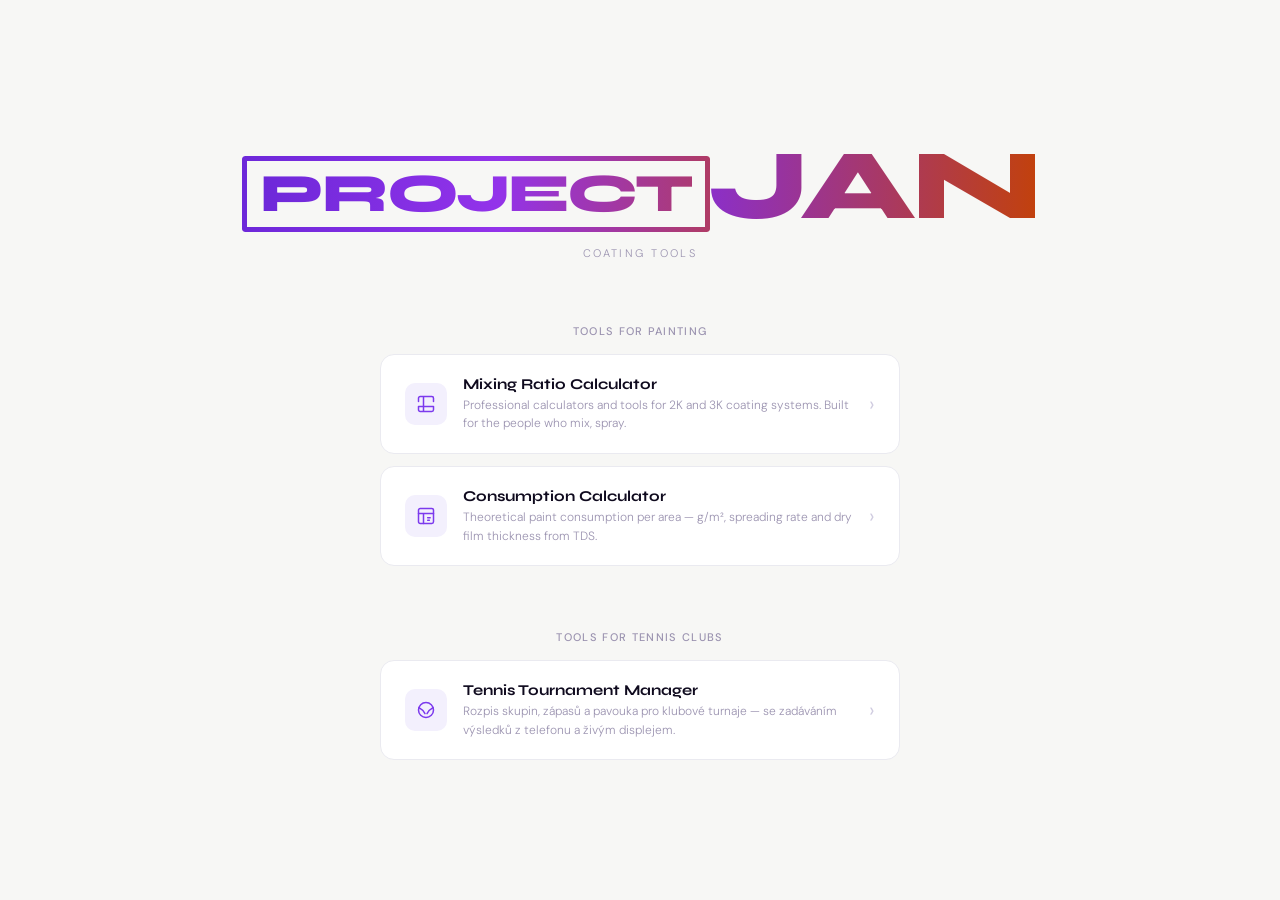
==== index.html @ 2322ef00 "Initial commit: Project Jan tools site Coating calculators (mixing ratio, consumption) plus the new " ====
<!DOCTYPE html>
<html lang="en">
<head>
<meta charset="UTF-8">
<meta name="viewport" content="width=device-width, initial-scale=1.0">
<title>Project Jan — Coating Tools</title>
<link href="https://fonts.googleapis.com/css2?family=Syne:wght@700;800&family=DM+Sans:wght@300;400;500&display=swap" rel="stylesheet">
<style>
*,*::before,*::after{box-sizing:border-box;margin:0;padding:0}
body{font-family:'DM Sans',system-ui,sans-serif;background:#F7F7F5;color:#0F0A1E;min-height:100vh;display:flex;flex-direction:column;align-items:center;justify-content:center;padding:2rem;gap:64px}

.logo-area{display:flex;flex-direction:column;align-items:center;gap:14px}
.logo-outer{display:inline-flex;align-items:flex-end;position:relative}
.project-box{position:relative;padding:11px 18px;margin-right:-2px;flex-shrink:0}
.project-box-border{
  position:absolute;inset:0;border-radius:3px;border:5px solid transparent;
  background:linear-gradient(to right,#6D28D9,#9333EA 55%,#C2410C 130%) border-box;
  -webkit-mask:linear-gradient(#fff 0 0) padding-box,linear-gradient(#fff 0 0);
  -webkit-mask-composite:destination-out;mask-composite:exclude;pointer-events:none;
}
.project-text{
  font-family:'Syne',sans-serif;font-weight:800;font-size:54px;letter-spacing:-2px;
  background:linear-gradient(to right,#6D28D9 0%,#9333EA 55%,#C2410C 140%);
  -webkit-background-clip:text;-webkit-text-fill-color:transparent;background-clip:text;
  display:block;line-height:1;
}
.jan-text{
  font-family:'Syne',sans-serif;font-weight:800;font-size:100px;letter-spacing:-4px;
  background:linear-gradient(to right,#8B2FC9 0%,#C2410C 100%);
  -webkit-background-clip:text;-webkit-text-fill-color:transparent;background-clip:text;
  line-height:0.92;
}
.logo-sub{font-size:11px;font-weight:300;letter-spacing:.22em;text-transform:uppercase;color:#9B93B0}

.tools-section{width:100%;max-width:520px}
.tools-label{font-size:11px;font-weight:500;letter-spacing:.12em;text-transform:uppercase;color:#9B93B0;margin-bottom:16px;text-align:center}
.tools-grid{display:flex;flex-direction:column;gap:12px}
.tool-card{background:white;border:1px solid #EAEAF0;border-radius:14px;padding:1.25rem 1.5rem;display:flex;align-items:center;gap:1rem;text-decoration:none;color:inherit;transition:all .18s;position:relative;overflow:hidden}
.tool-card::after{content:'';position:absolute;inset:0;background:linear-gradient(135deg,#6D28D9,#9333EA 50%,#C2410C);opacity:0;transition:opacity .18s}
.tool-card:hover{border-color:transparent;transform:translateY(-2px);box-shadow:0 10px 36px rgba(109,40,217,.18)}
.tool-card:hover::after{opacity:1}
.tool-card:hover .tc-ic{background:rgba(255,255,255,.15)}
.tool-card:hover .tc-cn,.tool-card:hover .tc-cd,.tool-card:hover .tc-arr{color:white!important;-webkit-text-fill-color:white!important}
.tc-ic{width:42px;height:42px;border-radius:10px;background:#F3F0FD;display:flex;align-items:center;justify-content:center;flex-shrink:0;transition:background .18s;position:relative;z-index:1}
.tc-body{flex:1;position:relative;z-index:1}
.tc-cn{font-family:'Syne',sans-serif;font-weight:700;font-size:15px;color:#0F0A1E;margin-bottom:3px;transition:color .18s}
.tc-cd{font-size:12px;color:#9B93B0;font-weight:300;line-height:1.55;transition:color .18s}
.tc-arr{font-size:20px;color:#D0CCE0;position:relative;z-index:1;transition:color .18s;flex-shrink:0;line-height:1}
@media(max-width:600px){.project-text{font-size:32px;letter-spacing:-1px}.jan-text{font-size:60px;letter-spacing:-2px}.project-box{padding:7px 12px}.logo-outer{transform:scale(1)}body{gap:40px}}
</style>
</head>
<body>

<div class="logo-area">
  <div class="logo-outer">
    <div class="project-box">
      <div class="project-box-border"></div>
      <span class="project-text">PROJECT</span>
    </div>
    <span class="jan-text">JAN</span>
  </div>
  <span class="logo-sub">Coating Tools</span>
</div>

<div class="tools-section">
  <div class="tools-label">Tools for painting</div>
  <div class="tools-grid">

    <a href="mixing-ratio-calculator/" class="tool-card">
      <div class="tc-ic">
        <svg width="20" height="20" viewBox="0 0 24 24" fill="none" stroke="#7C3AED" stroke-width="1.8" stroke-linecap="round" stroke-linejoin="round">
          <path d="M9 3H5a2 2 0 00-2 2v4m6-6h10a2 2 0 012 2v4M9 3v18m0 0h10a2 2 0 002-2v-4M9 21H5a2 2 0 01-2-2v-4m0 0h18"/>
        </svg>
      </div>
      <div class="tc-body">
        <div class="tc-cn">Mixing Ratio Calculator</div>
        <div class="tc-cd">Professional calculators and tools for 2K and 3K coating systems. Built for the people who mix, spray.</div>
      </div>
      <span class="tc-arr">›</span>
    </a>

    <a href="consumption-calculator/" class="tool-card">
      <div class="tc-ic">
        <svg width="20" height="20" viewBox="0 0 24 24" fill="none" stroke="#7C3AED" stroke-width="1.8" stroke-linecap="round" stroke-linejoin="round">
          <rect x="3" y="3" width="18" height="18" rx="2"/>
          <path d="M3 9h18M9 21V9"/><path d="M14 14h3M14 17h2"/>
        </svg>
      </div>
      <div class="tc-body">
        <div class="tc-cn">Consumption Calculator</div>
        <div class="tc-cd">Theoretical paint consumption per area — g/m², spreading rate and dry film thickness from TDS.</div>
      </div>
      <span class="tc-arr">›</span>
    </a>

  </div>
</div>

<div class="tools-section">
  <div class="tools-label">Tools for tennis clubs</div>
  <div class="tools-grid">

    <a href="tennis/" class="tool-card">
      <div class="tc-ic">
        <svg width="20" height="20" viewBox="0 0 24 24" fill="none" stroke="#7C3AED" stroke-width="1.8" stroke-linecap="round" stroke-linejoin="round">
          <circle cx="12" cy="12" r="9"/>
          <path d="M3.6 9.2c3 1.6 5.6 4.2 7.2 7.2M20.4 9.2c-3 1.6-5.6 4.2-7.2 7.2"/>
        </svg>
      </div>
      <div class="tc-body">
        <div class="tc-cn">Tennis Tournament Manager</div>
        <div class="tc-cd">Rozpis skupin, zápasů a pavouka pro klubové turnaje — se zadáváním výsledků z telefonu a živým displejem.</div>
      </div>
      <span class="tc-arr">›</span>
    </a>

  </div>
</div>

</body>
</html>
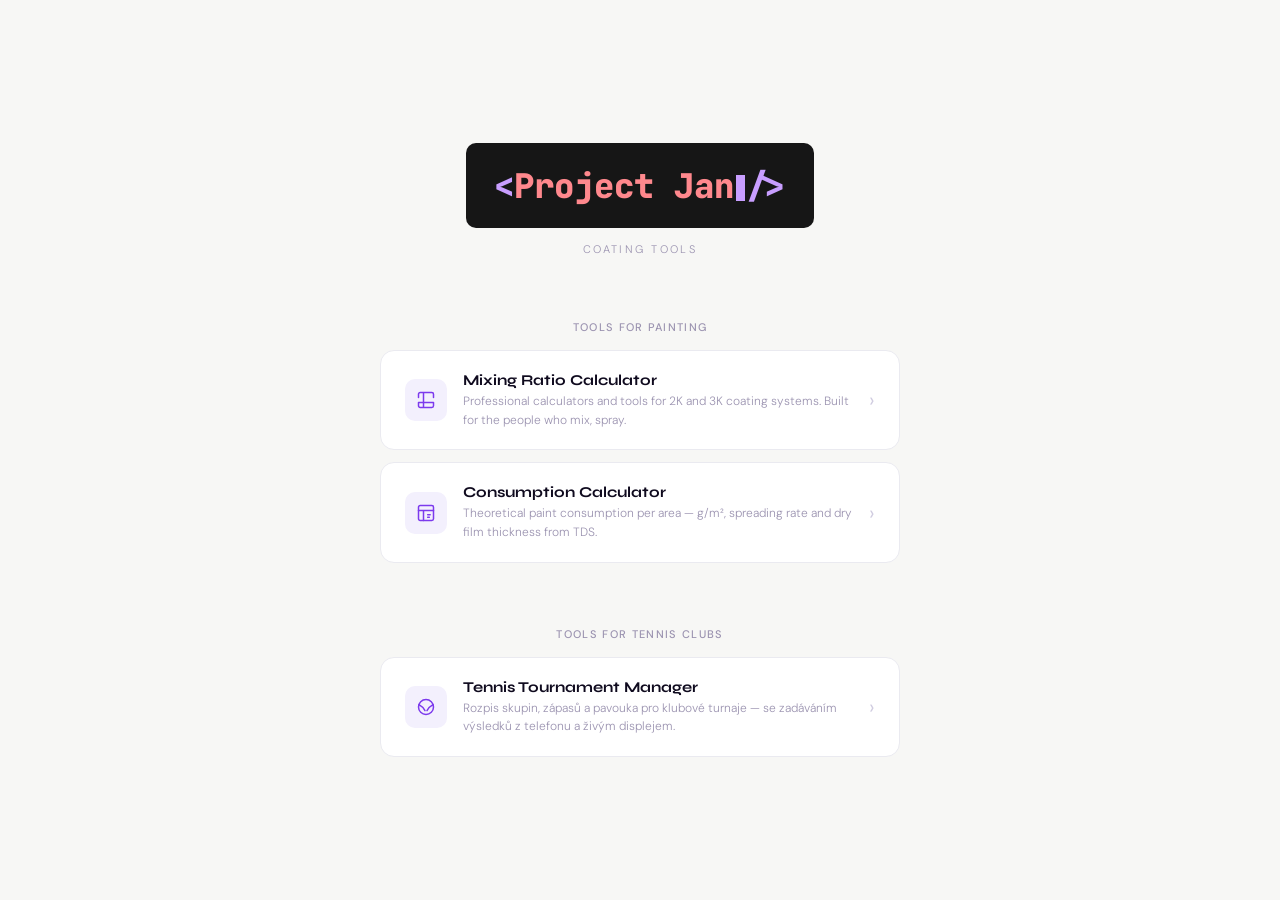
==== commit 651da0a0: "Replace homepage logo with the terminal-style <Project Jan/> mark Co-Authored-By: Claude Sonnet 5 <n" ====
--- a/index.html
+++ b/index.html
@@ -5,6 +5,7 @@
 <meta name="viewport" content="width=device-width, initial-scale=1.0">
 <title>Project Jan — Coating Tools</title>
 <link href="https://fonts.googleapis.com/css2?family=Syne:wght@700;800&family=DM+Sans:wght@300;400;500&display=swap" rel="stylesheet">
+<link href="https://fonts.googleapis.com/css2?family=JetBrains+Mono:wght@800&display=swap" rel="stylesheet">
 <style>
 *,*::before,*::after{box-sizing:border-box;margin:0;padding:0}
 body{font-family:'DM Sans',system-ui,sans-serif;background:#F7F7F5;color:#0F0A1E;min-height:100vh;display:flex;flex-direction:column;align-items:center;justify-content:center;padding:2rem;gap:64px}
@@ -32,6 +33,11 @@
 }
 .logo-sub{font-size:11px;font-weight:300;letter-spacing:.22em;text-transform:uppercase;color:#9B93B0}
 
+.jan-logo{display:inline-flex;align-items:center;background:#161616;padding:20px 28px;border-radius:10px;font:800 34px 'JetBrains Mono',monospace;color:oklch(78% 0.16 300)}
+.jan-logo .name{color:oklch(80% 0.18 20)}
+.jan-logo .cursor{display:inline-block;width:9px;height:26px;background:oklch(78% 0.16 300);margin:0 1px -5px 2px;animation:jan-blink 1.1s steps(1) infinite}
+@keyframes jan-blink{0%,50%{opacity:1}50.01%,100%{opacity:0}}
+
 .tools-section{width:100%;max-width:520px}
 .tools-label{font-size:11px;font-weight:500;letter-spacing:.12em;text-transform:uppercase;color:#9B93B0;margin-bottom:16px;text-align:center}
 .tools-grid{display:flex;flex-direction:column;gap:12px}
@@ -52,13 +58,7 @@
 <body>
 
 <div class="logo-area">
-  <div class="logo-outer">
-    <div class="project-box">
-      <div class="project-box-border"></div>
-      <span class="project-text">PROJECT</span>
-    </div>
-    <span class="jan-text">JAN</span>
-  </div>
+  <span class="jan-logo">&lt;<span class="name">Project Jan</span><span class="cursor"></span>/&gt;</span>
   <span class="logo-sub">Coating Tools</span>
 </div>
 
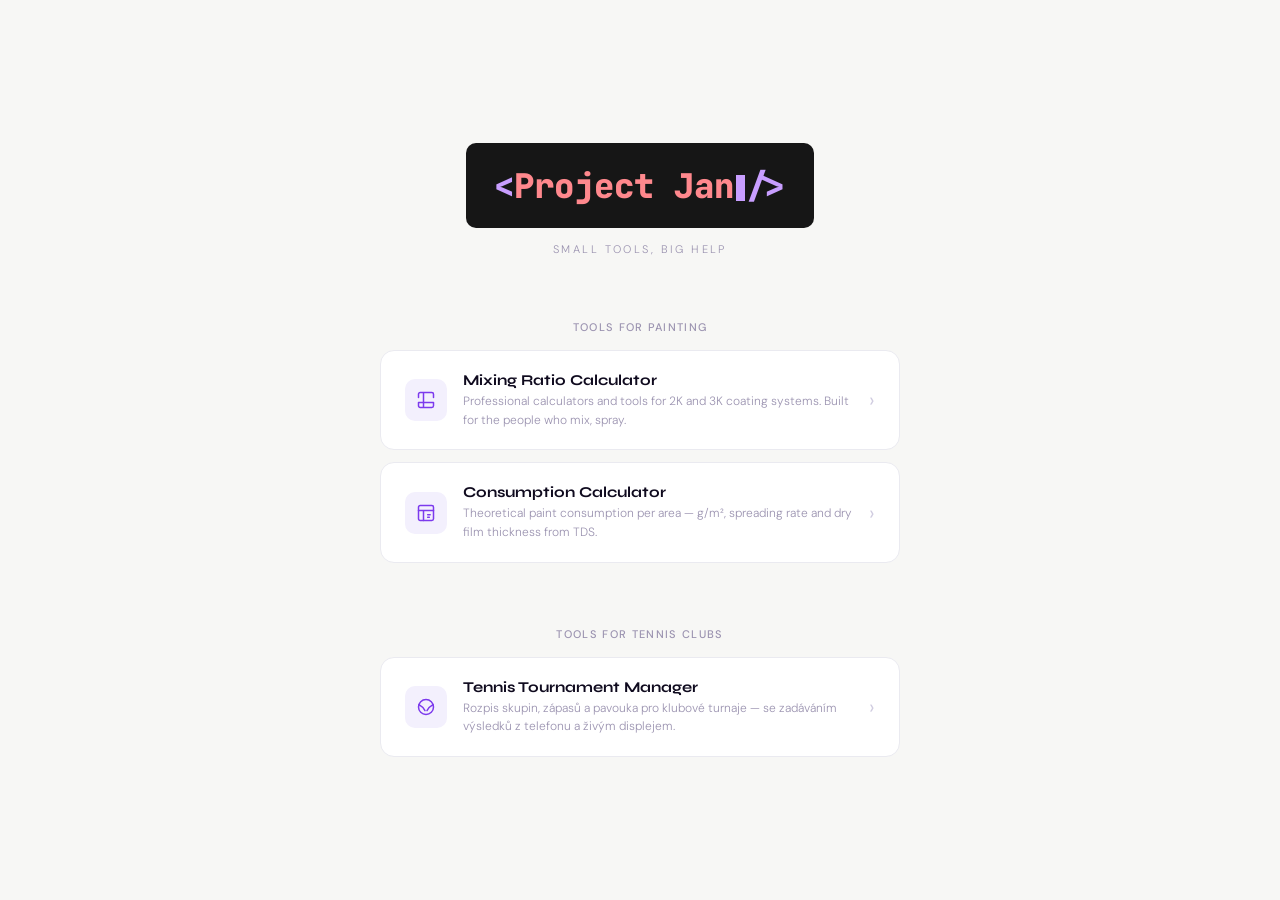
==== commit b42b05d5: "Update homepage tagline to "Small tools, big help" Co-Authored-By: Claude Sonnet 5 <noreply@anthropi" ====
--- a/index.html
+++ b/index.html
@@ -59,7 +59,7 @@
 
 <div class="logo-area">
   <span class="jan-logo">&lt;<span class="name">Project Jan</span><span class="cursor"></span>/&gt;</span>
-  <span class="logo-sub">Coating Tools</span>
+  <span class="logo-sub">Small tools, big help</span>
 </div>
 
 <div class="tools-section">
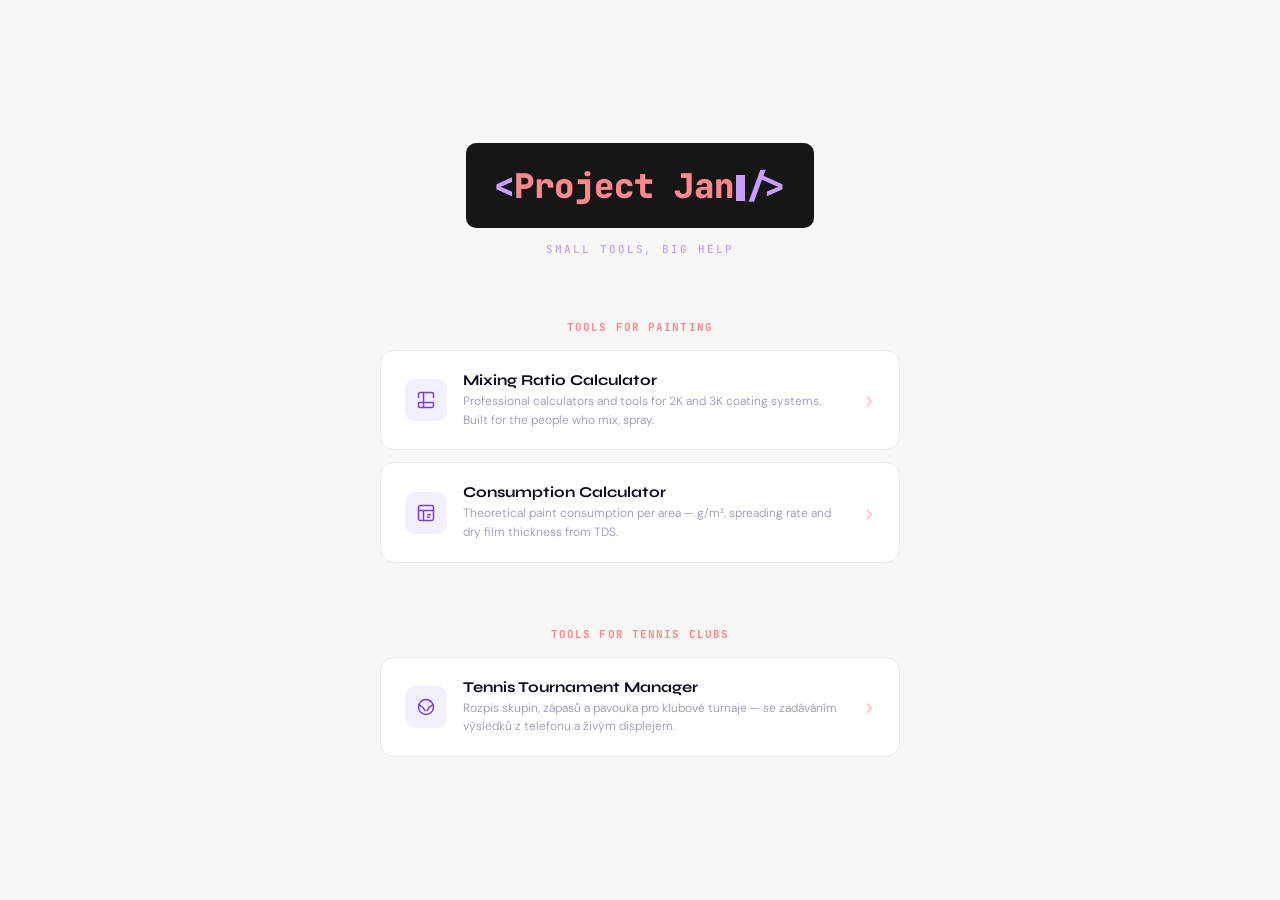
==== commit e436d71a: "Tie homepage accents to the new logo's terminal look Tagline, section labels, and card arrows now pi" ====
--- a/index.html
+++ b/index.html
@@ -31,7 +31,7 @@
   -webkit-background-clip:text;-webkit-text-fill-color:transparent;background-clip:text;
   line-height:0.92;
 }
-.logo-sub{font-size:11px;font-weight:300;letter-spacing:.22em;text-transform:uppercase;color:#9B93B0}
+.logo-sub{font-family:'JetBrains Mono',monospace;font-size:11px;font-weight:500;letter-spacing:.18em;text-transform:uppercase;color:oklch(78% 0.16 300)}
 
 .jan-logo{display:inline-flex;align-items:center;background:#161616;padding:20px 28px;border-radius:10px;font:800 34px 'JetBrains Mono',monospace;color:oklch(78% 0.16 300)}
 .jan-logo .name{color:oklch(80% 0.18 20)}
@@ -39,7 +39,7 @@
 @keyframes jan-blink{0%,50%{opacity:1}50.01%,100%{opacity:0}}
 
 .tools-section{width:100%;max-width:520px}
-.tools-label{font-size:11px;font-weight:500;letter-spacing:.12em;text-transform:uppercase;color:#9B93B0;margin-bottom:16px;text-align:center}
+.tools-label{font-family:'JetBrains Mono',monospace;font-size:11px;font-weight:700;letter-spacing:.1em;text-transform:uppercase;color:oklch(80% 0.18 20);margin-bottom:16px;text-align:center}
 .tools-grid{display:flex;flex-direction:column;gap:12px}
 .tool-card{background:white;border:1px solid #EAEAF0;border-radius:14px;padding:1.25rem 1.5rem;display:flex;align-items:center;gap:1rem;text-decoration:none;color:inherit;transition:all .18s;position:relative;overflow:hidden}
 .tool-card::after{content:'';position:absolute;inset:0;background:linear-gradient(135deg,#6D28D9,#9333EA 50%,#C2410C);opacity:0;transition:opacity .18s}
@@ -51,7 +51,7 @@
 .tc-body{flex:1;position:relative;z-index:1}
 .tc-cn{font-family:'Syne',sans-serif;font-weight:700;font-size:15px;color:#0F0A1E;margin-bottom:3px;transition:color .18s}
 .tc-cd{font-size:12px;color:#9B93B0;font-weight:300;line-height:1.55;transition:color .18s}
-.tc-arr{font-size:20px;color:#D0CCE0;position:relative;z-index:1;transition:color .18s;flex-shrink:0;line-height:1}
+.tc-arr{font-family:'JetBrains Mono',monospace;font-size:20px;color:oklch(80% 0.18 20 / 0.55);position:relative;z-index:1;transition:color .18s;flex-shrink:0;line-height:1}
 @media(max-width:600px){.project-text{font-size:32px;letter-spacing:-1px}.jan-text{font-size:60px;letter-spacing:-2px}.project-box{padding:7px 12px}.logo-outer{transform:scale(1)}body{gap:40px}}
 </style>
 </head>
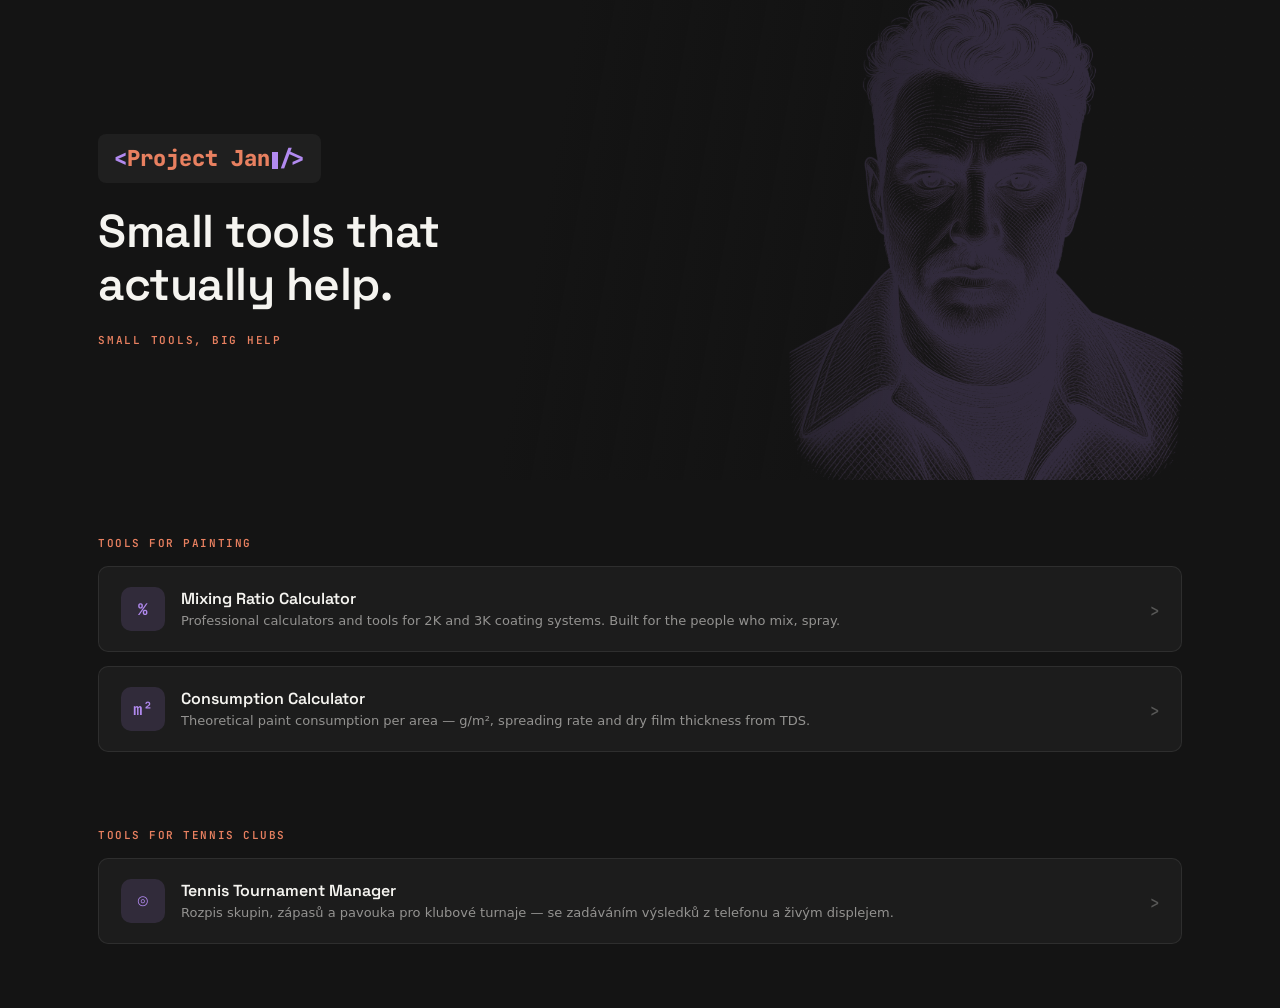
==== commit f9bf6381: "Redesign homepage: full-dark hero + scroll-driven page Rebuilt the homepage per the design handoff —" ====
--- a/index.html
+++ b/index.html
@@ -3,119 +3,189 @@
 <head>
 <meta charset="UTF-8">
 <meta name="viewport" content="width=device-width, initial-scale=1.0">
-<title>Project Jan — Coating Tools</title>
-<link href="https://fonts.googleapis.com/css2?family=Syne:wght@700;800&family=DM+Sans:wght@300;400;500&display=swap" rel="stylesheet">
-<link href="https://fonts.googleapis.com/css2?family=JetBrains+Mono:wght@800&display=swap" rel="stylesheet">
+<title>Project Jan — Small tools, big help</title>
+<link rel="icon" type="image/png" href="/favicon.png">
+<meta property="og:type" content="website">
+<meta property="og:title" content="Project Jan — Small tools, big help">
+<meta property="og:description" content="Calculators for 2K/3K coating systems, plus a tennis tournament manager for clubs.">
+<meta property="og:image" content="https://projectjan.cz/favicon.png">
+<meta property="og:url" content="https://projectjan.cz/">
+<meta name="twitter:card" content="summary_large_image">
+<meta name="twitter:title" content="Project Jan — Small tools, big help">
+<meta name="twitter:description" content="Calculators for 2K/3K coating systems, plus a tennis tournament manager for clubs.">
+<meta name="twitter:image" content="https://projectjan.cz/favicon.png">
+<link rel="preconnect" href="https://fonts.googleapis.com">
+<link href="https://fonts.googleapis.com/css2?family=JetBrains+Mono:wght@400;500;600;700;800&family=Space+Grotesk:wght@500;600;700&display=swap" rel="stylesheet">
 <style>
-*,*::before,*::after{box-sizing:border-box;margin:0;padding:0}
-body{font-family:'DM Sans',system-ui,sans-serif;background:#F7F7F5;color:#0F0A1E;min-height:100vh;display:flex;flex-direction:column;align-items:center;justify-content:center;padding:2rem;gap:64px}
-
-.logo-area{display:flex;flex-direction:column;align-items:center;gap:14px}
-.logo-outer{display:inline-flex;align-items:flex-end;position:relative}
-.project-box{position:relative;padding:11px 18px;margin-right:-2px;flex-shrink:0}
-.project-box-border{
-  position:absolute;inset:0;border-radius:3px;border:5px solid transparent;
-  background:linear-gradient(to right,#6D28D9,#9333EA 55%,#C2410C 130%) border-box;
-  -webkit-mask:linear-gradient(#fff 0 0) padding-box,linear-gradient(#fff 0 0);
-  -webkit-mask-composite:destination-out;mask-composite:exclude;pointer-events:none;
-}
-.project-text{
-  font-family:'Syne',sans-serif;font-weight:800;font-size:54px;letter-spacing:-2px;
-  background:linear-gradient(to right,#6D28D9 0%,#9333EA 55%,#C2410C 140%);
-  -webkit-background-clip:text;-webkit-text-fill-color:transparent;background-clip:text;
-  display:block;line-height:1;
-}
-.jan-text{
-  font-family:'Syne',sans-serif;font-weight:800;font-size:100px;letter-spacing:-4px;
-  background:linear-gradient(to right,#8B2FC9 0%,#C2410C 100%);
-  -webkit-background-clip:text;-webkit-text-fill-color:transparent;background-clip:text;
-  line-height:0.92;
-}
-.logo-sub{font-family:'JetBrains Mono',monospace;font-size:11px;font-weight:500;letter-spacing:.18em;text-transform:uppercase;color:oklch(78% 0.16 300)}
-
-.jan-logo{display:inline-flex;align-items:center;background:#161616;padding:20px 28px;border-radius:10px;font:800 34px 'JetBrains Mono',monospace;color:oklch(78% 0.16 300)}
-.jan-logo .name{color:oklch(80% 0.18 20)}
-.jan-logo .cursor{display:inline-block;width:9px;height:26px;background:oklch(78% 0.16 300);margin:0 1px -5px 2px;animation:jan-blink 1.1s steps(1) infinite}
+*{box-sizing:border-box}
+html{scroll-behavior:smooth}
+body{margin:0;background:#141414;font-family:'Space Grotesk',system-ui,sans-serif}
+a{color:#8a67d1;text-decoration:none}
+a:hover{color:#6d4fb0}
 @keyframes jan-blink{0%,50%{opacity:1}50.01%,100%{opacity:0}}
 
-.tools-section{width:100%;max-width:520px}
-.tools-label{font-family:'JetBrains Mono',monospace;font-size:11px;font-weight:700;letter-spacing:.1em;text-transform:uppercase;color:oklch(80% 0.18 20);margin-bottom:16px;text-align:center}
-.tools-grid{display:flex;flex-direction:column;gap:12px}
-.tool-card{background:white;border:1px solid #EAEAF0;border-radius:14px;padding:1.25rem 1.5rem;display:flex;align-items:center;gap:1rem;text-decoration:none;color:inherit;transition:all .18s;position:relative;overflow:hidden}
-.tool-card::after{content:'';position:absolute;inset:0;background:linear-gradient(135deg,#6D28D9,#9333EA 50%,#C2410C);opacity:0;transition:opacity .18s}
-.tool-card:hover{border-color:transparent;transform:translateY(-2px);box-shadow:0 10px 36px rgba(109,40,217,.18)}
-.tool-card:hover::after{opacity:1}
-.tool-card:hover .tc-ic{background:rgba(255,255,255,.15)}
-.tool-card:hover .tc-cn,.tool-card:hover .tc-cd,.tool-card:hover .tc-arr{color:white!important;-webkit-text-fill-color:white!important}
-.tc-ic{width:42px;height:42px;border-radius:10px;background:#F3F0FD;display:flex;align-items:center;justify-content:center;flex-shrink:0;transition:background .18s;position:relative;z-index:1}
-.tc-body{flex:1;position:relative;z-index:1}
-.tc-cn{font-family:'Syne',sans-serif;font-weight:700;font-size:15px;color:#0F0A1E;margin-bottom:3px;transition:color .18s}
-.tc-cd{font-size:12px;color:#9B93B0;font-weight:300;line-height:1.55;transition:color .18s}
-.tc-arr{font-family:'JetBrains Mono',monospace;font-size:20px;color:oklch(80% 0.18 20 / 0.55);position:relative;z-index:1;transition:color .18s;flex-shrink:0;line-height:1}
-@media(max-width:600px){.project-text{font-size:32px;letter-spacing:-1px}.jan-text{font-size:60px;letter-spacing:-2px}.project-box{padding:7px 12px}.logo-outer{transform:scale(1)}body{gap:40px}}
+.wrap{max-width:1180px;margin:0 auto}
+
+/* Mini sticky header — crossfades in once you've scrolled past the hero */
+.mini-header{position:fixed;top:0;left:0;right:0;z-index:50;display:flex;justify-content:center;padding:14px 0;opacity:0;transform:translateY(-8px);pointer-events:none;transition:opacity .3s ease,transform .3s ease}
+.mini-header.show{opacity:1;transform:translateY(0);pointer-events:auto}
+.logo-mini{display:inline-flex;align-items:center;background:#1f1f1f;padding:8px 14px;border-radius:8px;font:800 16px 'JetBrains Mono',monospace;color:#b28af0;box-shadow:0 10px 28px rgba(0,0,0,.35);cursor:pointer;border:1px solid rgba(255,255,255,.08)}
+.logo-mini .name{color:#e88060}
+.logo-mini .cursor{display:inline-block;width:5px;height:13px;background:#b28af0;margin:0 1px -2px 2px;animation:jan-blink 1.1s steps(1) infinite}
+
+.hero{position:relative;overflow:hidden;padding:0 48px;min-height:480px;display:flex;align-items:center}
+.hero-portrait{position:absolute;right:-20px;bottom:-30px;height:112%;width:auto;opacity:0.4;mix-blend-mode:screen;pointer-events:none;will-change:opacity}
+.hero-fade{position:absolute;inset:0;background:linear-gradient(100deg,#141414 42%,rgba(20,20,20,0.45) 75%)}
+.hero-inner{position:relative;z-index:1;display:flex;flex-direction:column;gap:22px;padding:64px 0;max-width:560px;will-change:transform,opacity}
+
+.logo{display:inline-flex;align-items:center;background:#1f1f1f;padding:10px 16px;border-radius:8px;font:800 22px 'JetBrains Mono',monospace;color:#b28af0;width:fit-content}
+.logo .name{color:#e88060}
+.logo .cursor{display:inline-block;width:6px;height:17px;background:#b28af0;margin:0 1px -3px 2px;animation:jan-blink 1.1s steps(1) infinite}
+
+h1{margin:0;font:600 46px/1.15 'Space Grotesk',sans-serif;color:#f5f4f0;letter-spacing:-.01em}
+.tag{font:600 11px 'JetBrains Mono',monospace;letter-spacing:.16em;color:#e88060}
+
+.section{padding:56px 48px 20px}
+.section.last{padding-bottom:64px}
+.section-label{display:block;font:600 11px 'JetBrains Mono',monospace;letter-spacing:.14em;color:#e88060;margin-bottom:16px}
+
+.cards{display:flex;flex-direction:column;gap:14px}
+.card{display:flex;align-items:center;gap:16px;background:#1c1c1c;border:1px solid rgba(255,255,255,.08);border-radius:10px;padding:20px 22px;
+  opacity:0;transform:translateY(28px);transition:opacity .6s ease,transform .6s ease,box-shadow .18s,border-color .18s,background .18s}
+.card:nth-child(2){transition-delay:.09s}
+.card:nth-child(3){transition-delay:.18s}
+.card.in{opacity:1;transform:translateY(0)}
+.card:hover{border-color:transparent;background:#212121;box-shadow:0 10px 30px rgba(178,138,240,.16)}
+.card.in:hover{transform:translateY(-2px)}
+.card-icon{width:44px;height:44px;flex:none;border-radius:10px;background:rgba(178,138,240,.14);display:flex;align-items:center;justify-content:center;font:700 16px 'JetBrains Mono',monospace;color:#b28af0}
+.card-body{flex:1}
+.card-title{font:600 16px 'Space Grotesk',sans-serif;color:#f5f4f0}
+.card-desc{font:400 13px/1.5 system-ui,sans-serif;color:rgba(245,244,240,.55);margin-top:2px}
+.card-chevron{color:rgba(245,244,240,.28);font-size:20px}
+
+@media (max-width: 640px){
+  .hero{padding:0 24px;min-height:420px}
+  .hero-inner{padding:44px 0;max-width:100%}
+  .hero-portrait{opacity:0.28;right:-40px}
+  h1{font-size:32px}
+  .section{padding:40px 20px 8px}
+  .section.last{padding-bottom:48px}
+  .card{padding:16px 16px;gap:12px}
+  .card-title{font-size:15px}
+  .card-desc{font-size:12.5px}
+}
+@media (prefers-reduced-motion: reduce){
+  html{scroll-behavior:auto}
+  .card,.mini-header,.hero-inner{transition:none!important}
+}
 </style>
 </head>
 <body>
 
-<div class="logo-area">
-  <span class="jan-logo">&lt;<span class="name">Project Jan</span><span class="cursor"></span>/&gt;</span>
-  <span class="logo-sub">Small tools, big help</span>
+<header class="mini-header" id="miniHeader">
+  <button class="logo-mini" id="miniLogoBtn" type="button" aria-label="Scroll to top">&lt;<span class="name">Project Jan</span><span class="cursor"></span>/&gt;</button>
+</header>
+
+<div class="wrap">
+
+  <section class="hero" id="hero">
+    <img class="hero-portrait" src="portrait-sketch-tint.png" alt="">
+    <div class="hero-fade"></div>
+    <div class="hero-inner" id="heroInner">
+      <span class="logo">&lt;<span class="name">Project Jan</span><span class="cursor"></span>/&gt;</span>
+      <h1>Small tools that<br>actually help.</h1>
+      <span class="tag">SMALL TOOLS, BIG HELP</span>
+    </div>
+  </section>
+
+  <section class="section">
+    <span class="section-label">TOOLS FOR PAINTING</span>
+    <div class="cards">
+      <a class="card" href="mixing-ratio-calculator/">
+        <div class="card-icon">%</div>
+        <div class="card-body">
+          <div class="card-title">Mixing Ratio Calculator</div>
+          <div class="card-desc">Professional calculators and tools for 2K and 3K coating systems. Built for the people who mix, spray.</div>
+        </div>
+        <span class="card-chevron">›</span>
+      </a>
+      <a class="card" href="consumption-calculator/">
+        <div class="card-icon">m²</div>
+        <div class="card-body">
+          <div class="card-title">Consumption Calculator</div>
+          <div class="card-desc">Theoretical paint consumption per area — g/m², spreading rate and dry film thickness from TDS.</div>
+        </div>
+        <span class="card-chevron">›</span>
+      </a>
+    </div>
+  </section>
+
+  <section class="section last">
+    <span class="section-label">TOOLS FOR TENNIS CLUBS</span>
+    <div class="cards">
+      <a class="card" href="tennis/">
+        <div class="card-icon">◎</div>
+        <div class="card-body">
+          <div class="card-title">Tennis Tournament Manager</div>
+          <div class="card-desc">Rozpis skupin, zápasů a pavouka pro klubové turnaje — se zadáváním výsledků z telefonu a živým displejem.</div>
+        </div>
+        <span class="card-chevron">›</span>
+      </a>
+    </div>
+  </section>
+
 </div>
 
-<div class="tools-section">
-  <div class="tools-label">Tools for painting</div>
-  <div class="tools-grid">
+<script>
+(function(){
+  var hero = document.getElementById('hero');
+  var heroInner = document.getElementById('heroInner');
+  var portrait = document.querySelector('.hero-portrait');
+  var miniHeader = document.getElementById('miniHeader');
+  var reduceMotion = window.matchMedia && window.matchMedia('(prefers-reduced-motion: reduce)').matches;
+  var ticking = false;
 
-    <a href="mixing-ratio-calculator/" class="tool-card">
-      <div class="tc-ic">
-        <svg width="20" height="20" viewBox="0 0 24 24" fill="none" stroke="#7C3AED" stroke-width="1.8" stroke-linecap="round" stroke-linejoin="round">
-          <path d="M9 3H5a2 2 0 00-2 2v4m6-6h10a2 2 0 012 2v4M9 3v18m0 0h10a2 2 0 002-2v-4M9 21H5a2 2 0 01-2-2v-4m0 0h18"/>
-        </svg>
-      </div>
-      <div class="tc-body">
-        <div class="tc-cn">Mixing Ratio Calculator</div>
-        <div class="tc-cd">Professional calculators and tools for 2K and 3K coating systems. Built for the people who mix, spray.</div>
-      </div>
-      <span class="tc-arr">›</span>
-    </a>
+  function onScroll(){
+    if(ticking) return;
+    ticking = true;
+    requestAnimationFrame(function(){
+      var heroH = hero.offsetHeight;
+      var y = window.scrollY || window.pageYOffset;
+      var progress = Math.min(1, Math.max(0, y / (heroH * 0.7)));
+      if(!reduceMotion){
+        heroInner.style.opacity = String(1 - progress);
+        heroInner.style.transform = 'translateY(' + (-progress * 40) + 'px)';
+        if(portrait) portrait.style.opacity = String(0.4 * (1 - progress * 0.6));
+      }
+      miniHeader.classList.toggle('show', progress > 0.85);
+      ticking = false;
+    });
+  }
+  window.addEventListener('scroll', onScroll, { passive: true });
+  window.addEventListener('resize', onScroll);
+  onScroll();
 
-    <a href="consumption-calculator/" class="tool-card">
-      <div class="tc-ic">
-        <svg width="20" height="20" viewBox="0 0 24 24" fill="none" stroke="#7C3AED" stroke-width="1.8" stroke-linecap="round" stroke-linejoin="round">
-          <rect x="3" y="3" width="18" height="18" rx="2"/>
-          <path d="M3 9h18M9 21V9"/><path d="M14 14h3M14 17h2"/>
-        </svg>
-      </div>
-      <div class="tc-body">
-        <div class="tc-cn">Consumption Calculator</div>
-        <div class="tc-cd">Theoretical paint consumption per area — g/m², spreading rate and dry film thickness from TDS.</div>
-      </div>
-      <span class="tc-arr">›</span>
-    </a>
+  document.getElementById('miniLogoBtn').addEventListener('click', function(){
+    window.scrollTo({ top: 0, behavior: reduceMotion ? 'auto' : 'smooth' });
+  });
 
-  </div>
-</div>
-
-<div class="tools-section">
-  <div class="tools-label">Tools for tennis clubs</div>
-  <div class="tools-grid">
-
-    <a href="tennis/" class="tool-card">
-      <div class="tc-ic">
-        <svg width="20" height="20" viewBox="0 0 24 24" fill="none" stroke="#7C3AED" stroke-width="1.8" stroke-linecap="round" stroke-linejoin="round">
-          <circle cx="12" cy="12" r="9"/>
-          <path d="M3.6 9.2c3 1.6 5.6 4.2 7.2 7.2M20.4 9.2c-3 1.6-5.6 4.2-7.2 7.2"/>
-        </svg>
-      </div>
-      <div class="tc-body">
-        <div class="tc-cn">Tennis Tournament Manager</div>
-        <div class="tc-cd">Rozpis skupin, zápasů a pavouka pro klubové turnaje — se zadáváním výsledků z telefonu a živým displejem.</div>
-      </div>
-      <span class="tc-arr">›</span>
-    </a>
-
-  </div>
-</div>
+  // Cards fly in from below as they enter the viewport
+  var cards = document.querySelectorAll('.card');
+  if('IntersectionObserver' in window && !reduceMotion){
+    var io = new IntersectionObserver(function(entries){
+      entries.forEach(function(entry){
+        if(entry.isIntersecting){
+          entry.target.classList.add('in');
+          io.unobserve(entry.target);
+        }
+      });
+    }, { threshold: 0.2, rootMargin: '0px 0px -40px 0px' });
+    cards.forEach(function(el){ io.observe(el); });
+  } else {
+    cards.forEach(function(el){ el.classList.add('in'); });
+  }
+})();
+</script>
 
 </body>
 </html>
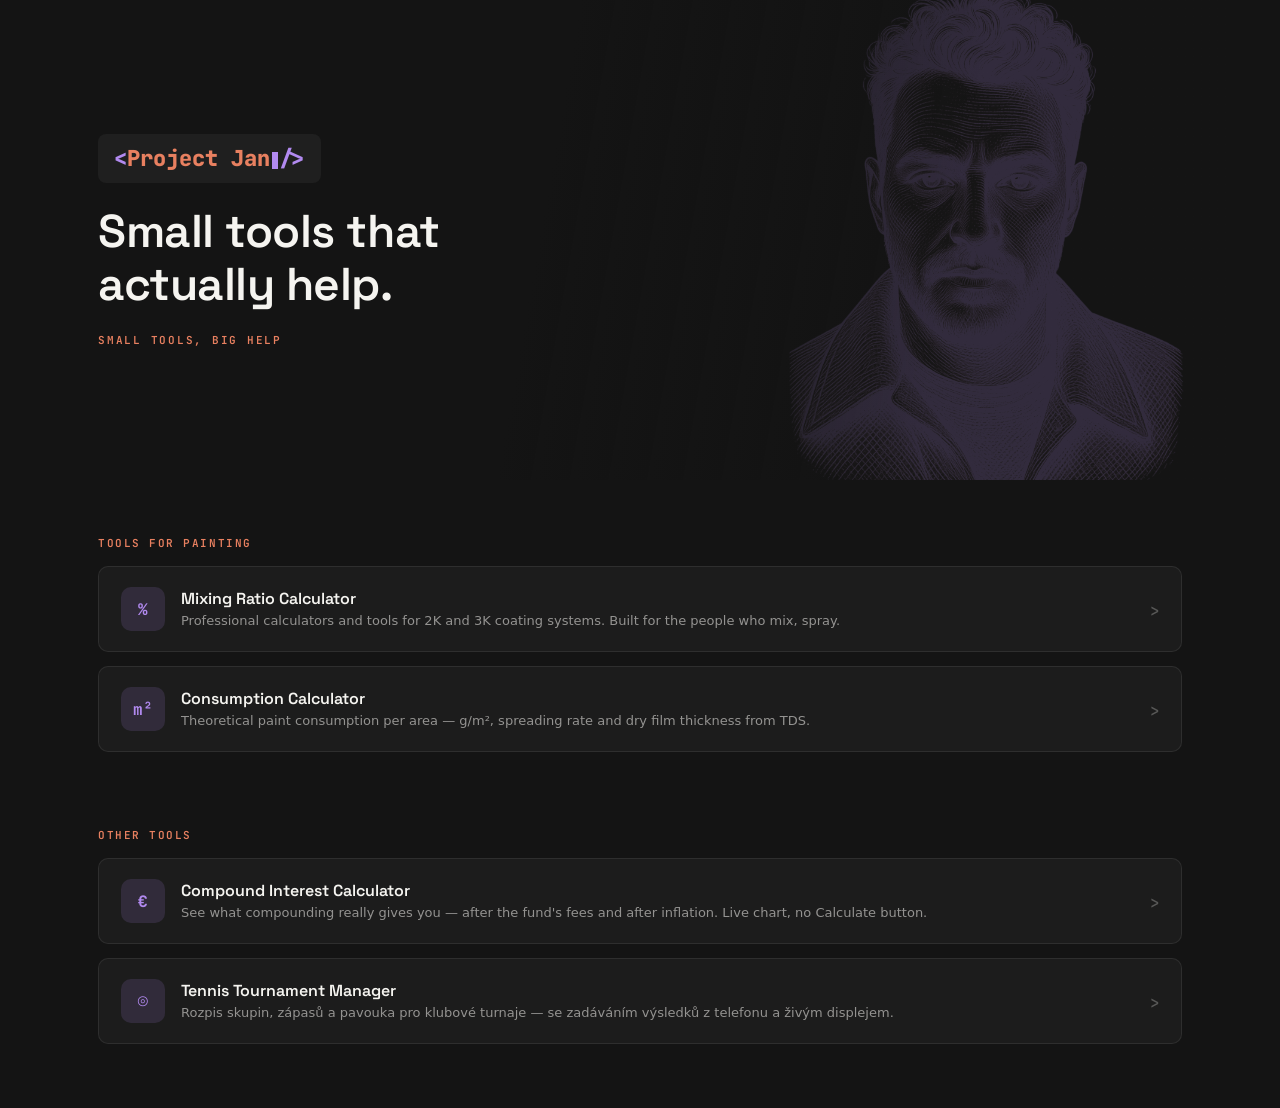
==== commit a05ddb9a: "Add compound interest calculator Live chart with no Calculate button, a truth layer showing fund fee" ====
--- a/index.html
+++ b/index.html
@@ -121,8 +121,16 @@
   </section>
 
   <section class="section last">
-    <span class="section-label">TOOLS FOR TENNIS CLUBS</span>
+    <span class="section-label">OTHER TOOLS</span>
     <div class="cards">
+      <a class="card" href="compound-interest/">
+        <div class="card-icon">€</div>
+        <div class="card-body">
+          <div class="card-title">Compound Interest Calculator</div>
+          <div class="card-desc">See what compounding really gives you — after the fund's fees and after inflation. Live chart, no Calculate button.</div>
+        </div>
+        <span class="card-chevron">›</span>
+      </a>
       <a class="card" href="tennis/">
         <div class="card-icon">◎</div>
         <div class="card-body">
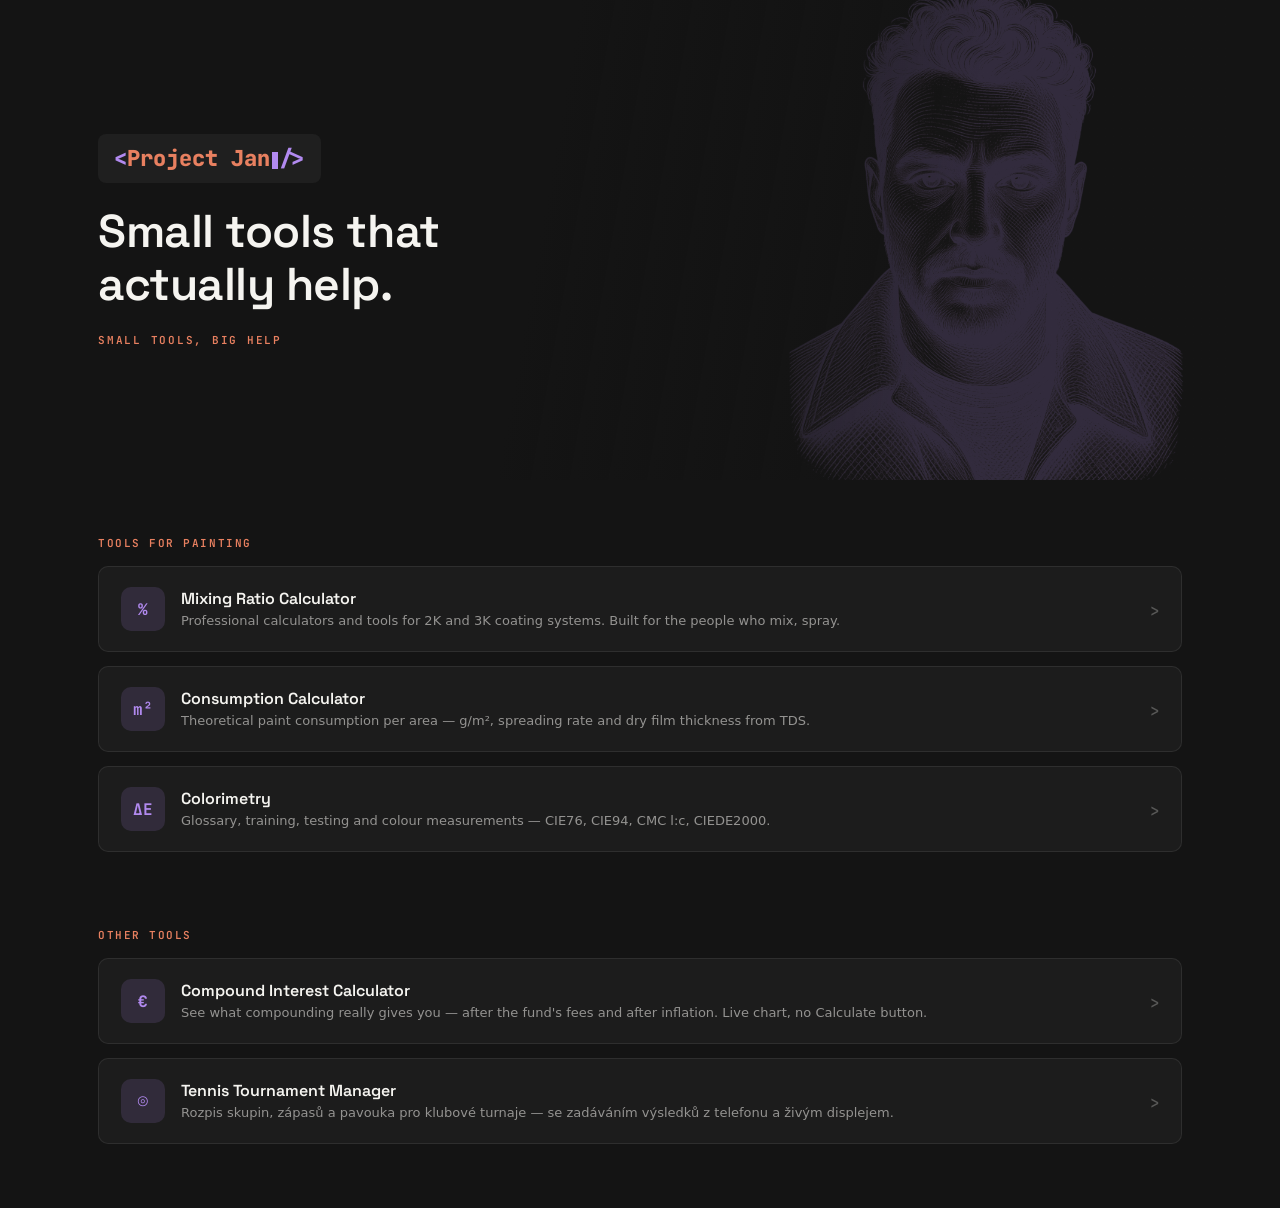
==== commit cc97bce6: "Add colorimetry section: Delta E calculator, training, quiz, glossary, vision test Delta E calculato" ====
--- a/index.html
+++ b/index.html
@@ -117,6 +117,14 @@
         </div>
         <span class="card-chevron">›</span>
       </a>
+      <a class="card" href="color/">
+        <div class="card-icon">ΔE</div>
+        <div class="card-body">
+          <div class="card-title">Colorimetry</div>
+          <div class="card-desc">Glossary, training, testing and colour measurements — CIE76, CIE94, CMC l:c, CIEDE2000.</div>
+        </div>
+        <span class="card-chevron">›</span>
+      </a>
     </div>
   </section>
 
